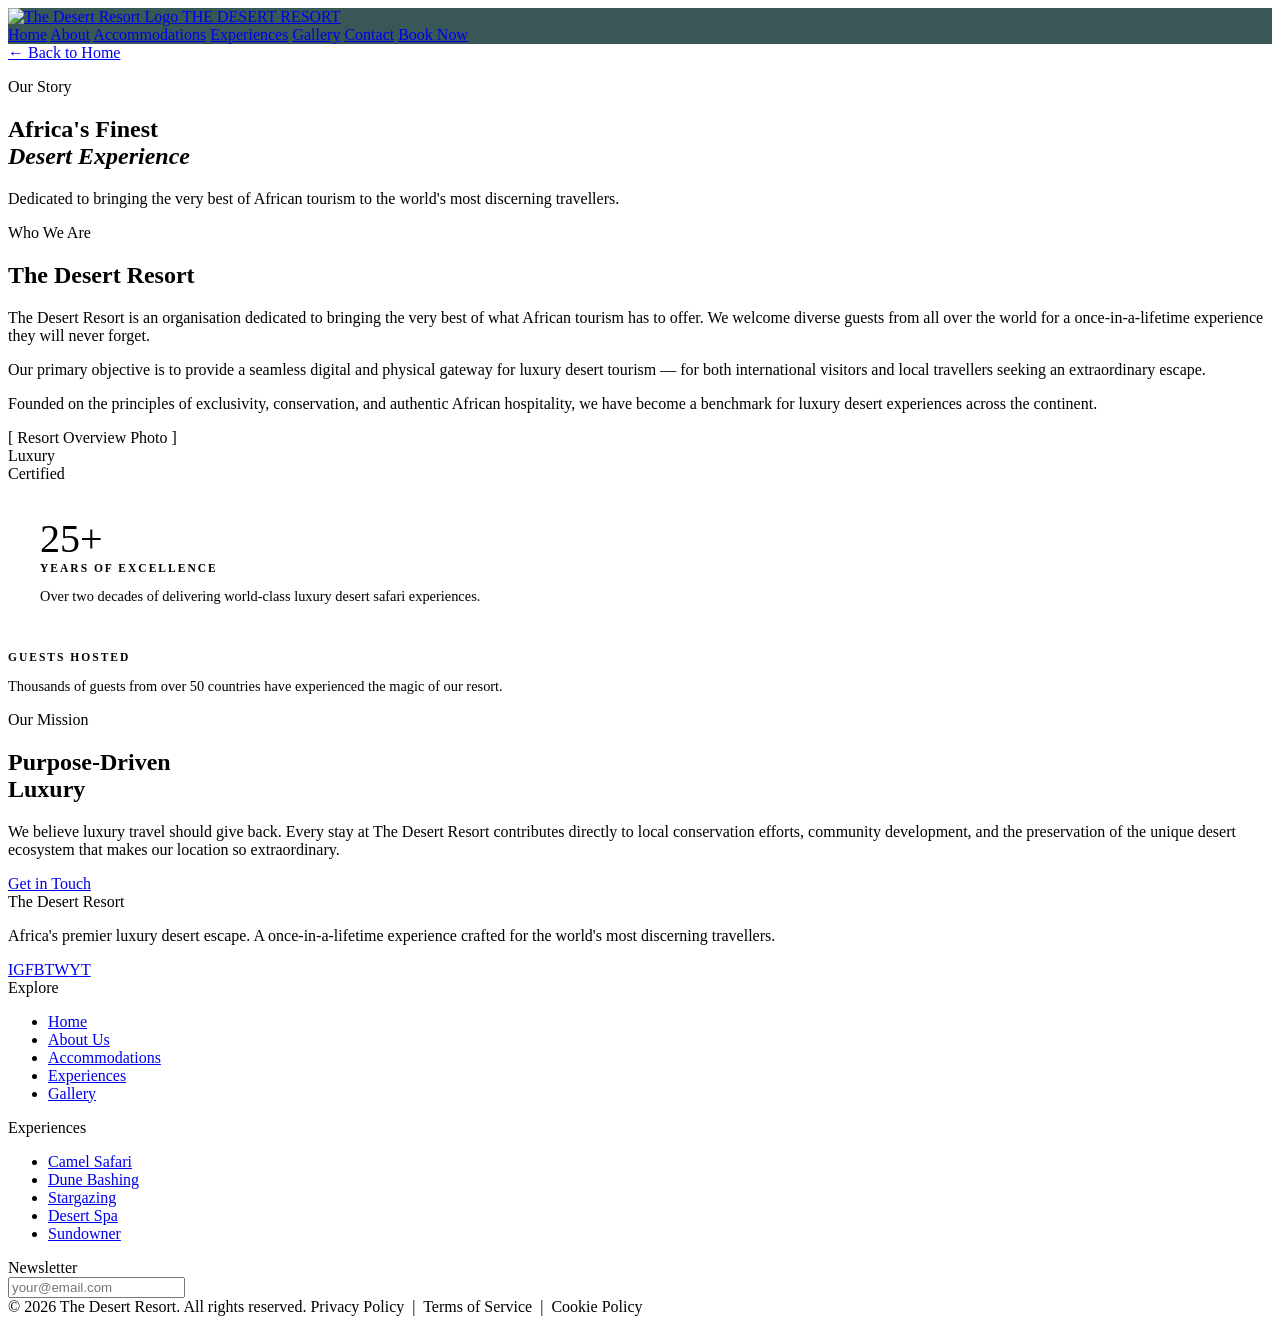
==== about.html @ d027c77a "Add files via upload" ====
<!DOCTYPE html>
<html lang="en">
<head>
  <meta charset="UTF-8">
  <meta name="viewport" content="width=device-width, initial-scale=1.0">
  <title>About Us – The Desert Resort</title>
</head>
<body>
  <nav class="navbar navbar-expand-lg sticky-top">
    <div class="container">
      <a class="navbar-brand" href="index.html">
        <img src="data:image/png;base64,"
             alt="The Desert Resort Logo"
             class="navbar-logo">
        <span class="brand-text">THE <span class="brand-accent">DESERT</span> RESORT</span>
      </a>
      <div class="navbar-nav ms-auto d-flex flex-row align-items-center flex-wrap">
        <a class="nav-link-btn nav-link" href="index.html">Home</a>
        <a class="nav-link-btn nav-link active-nav" href="about.html">About</a>
        <a class="nav-link-btn nav-link" href="accommodations.html">Accommodations</a>
        <a class="nav-link-btn nav-link" href="experiences.html">Experiences</a>
        <a class="nav-link-btn nav-link" href="gallery.html">Gallery</a>
        <a class="nav-link-btn nav-link" href="contact.html">Contact</a>
        <a class="nav-book-btn nav-link" href="contact.html#booking">Book Now</a>
      </div>
    </div>
  </nav>
  <div class="back-home-wrap">
    <a href="index.html" class="back-home-btn">
      &#8592; Back to Home
    </a>
  </div>
  <section class="page-hero"
    <div class="page-hero-content">
      <p class="hero-eyebrow">Our Story</p>
      <h1 class="hero-title">Africa's Finest<br><em>Desert Experience</em></h1>
      <p class="hero-subtitle">Dedicated to bringing the very best of African tourism to the world's most discerning travellers.</p>
    </div>
  </section>
  <section class="about-section" id="about">
    <div class="container">
      <div class="row align-items-center g-5">
        <div class="col-lg-6">
          <p class="section-tag">Who We Are</p>
          <div class="section-divider left"></div>
          <h2 class="section-title">The Desert Resort</h2>
          <p class="section-body">The Desert Resort is an organisation dedicated to bringing the very best of what African tourism has to offer. We welcome diverse guests from all over the world for a once-in-a-lifetime experience they will never forget.</p>
          <p class="section-body mt-3">Our primary objective is to provide a seamless digital and physical gateway for luxury desert tourism — for both international visitors and local travellers seeking an extraordinary escape.</p>
          <p class="section-body mt-3">Founded on the principles of exclusivity, conservation, and authentic African hospitality, we have become a benchmark for luxury desert experiences across the continent.</p>
        </div>
        <div class="col-lg-6">
          <div class="about-img-wrap">
            <div class="about-img-placeholder">[ Resort Overview Photo ]</div>
            <div class="about-badge"><span class="about-badge-num"></span><span class="about-badge-text">Luxury<br>Certified</span></div>
          </div>
        </div>
      </div>

      <div class="row g-4 mt-5">
        <div class="col-md-4">
          <div style="padding:32px;background:var(--cream);border-top:3px solid var(--burnt);">
            <div style="font-family:'Cormorant Garamond',serif;font-size:2.5rem;color:var(--burnt);">25+</div>
            <div style="font-size:0.72rem;letter-spacing:2px;text-transform:uppercase;color:var(--slate);font-weight:600;margin-bottom:8px;">Years of Excellence</div>
            <p style="font-size:0.9rem;color:);">Over two decades of delivering world-class luxury desert safari experiences.</p>
          </div>
        </div>
        <div class="col-md-4">
            <div style="font-size:0.72rem;letter-spacing:2px;text-transform:uppercase;color:var(--slate);font-weight:600;margin-bottom:8px;">Guests Hosted</div>
            <p style="font-size:0.9rem;color:var(--text-muted);">Thousands of guests from over 50 countries have experienced the magic of our resort.</p>
          </div>
        </div>
        <div class="col-md-4">
          </div>
        </div>
      </div>

      <div class="row align-items-center g-5 mt-3">
        <div class="col-lg-6">
          <div class="about-img-placeholder"</div>
        </div>
        <div class="col-lg-6">
          <p class="section-tag">Our Mission</p>
          <div class="section-divider left"></div>
          <h2 class="section-title">Purpose-Driven<br>Luxury</h2>
          <p class="section-body">We believe luxury travel should give back. Every stay at The Desert Resort contributes directly to local conservation efforts, community development, and the preservation of the unique desert ecosystem that makes our location so extraordinary.</p>
          <a href="contact.html" class="btn-primary-resort d-inline-block mt-4">Get in Touch</a>
        </div>
      </div>
    </div>
  </section>
  <footer id="contact-footer">
    <div class="container">
      <div class="row g-5">
        <div class="col-lg-4">
          <div class="footer-brand">The Desert Resort</div>
          <p class="footer-tagline">Africa's premier luxury desert escape. A once-in-a-lifetime experience crafted for the world's most discerning travellers.</p>
          <div class="social-icons mt-4">
            <a href="#">IG</a><a href="#">FB</a><a href="#">TW</a><a href="#">YT</a>
          </div>
        </div>
        <div class="col-lg-2 col-6">
          <div class="footer-heading">Explore</div>
          <ul class="footer-links">
            <li><a href="index.html">Home</a></li>
            <li><a href="about.html">About Us</a></li>
            <li><a href="accommodations.html">Accommodations</a></li>
            <li><a href="experiences.html">Experiences</a></li>
            <li><a href="gallery.html">Gallery</a></li>
          </ul>
        </div>
        <div class="col-lg-2 col-6">
          <div class="footer-heading">Experiences</div>
          <ul class="footer-links">
            <li><a href="experiences.html">Camel Safari</a></li>
            <li><a href="experiences.html">Dune Bashing</a></li>
            <li><a href="experiences.html">Stargazing</a></li>
            <li><a href="experiences.html">Desert Spa</a></li>
            <li><a href="experiences.html">Sundowner</a></li>
          </ul>
        </div>
        <div class="col-lg-4">
          <div class="footer-heading">Newsletter</div>
          <div class="d-flex">
            <input type="email" placeholder="your@email.com"
          </div>
        </div>
      </div>
      <div class="footer-bottom">
        <span>&copy; 2026 The Desert Resort. All rights reserved.</span>
        <span>Privacy Policy &nbsp;|&nbsp; Terms of Service &nbsp;|&nbsp; Cookie Policy</span>
      </div>
    </div>
  </footer>
  <script src="https://cdn.jsdelivr.net/npm/bootstrap@5.3.0/dist/js/bootstrap.bundle.min.js"></script>
  <script>
    window.addEventListener('scroll', () => {
      const nav = document.querySelector('.navbar');
      nav.style.background = window.scrollY > 60 ? 'rgba(47,79,79,0.98)' : 'rgba(47,79,79,0.95)';
    });
  </script>
</body>
</html>
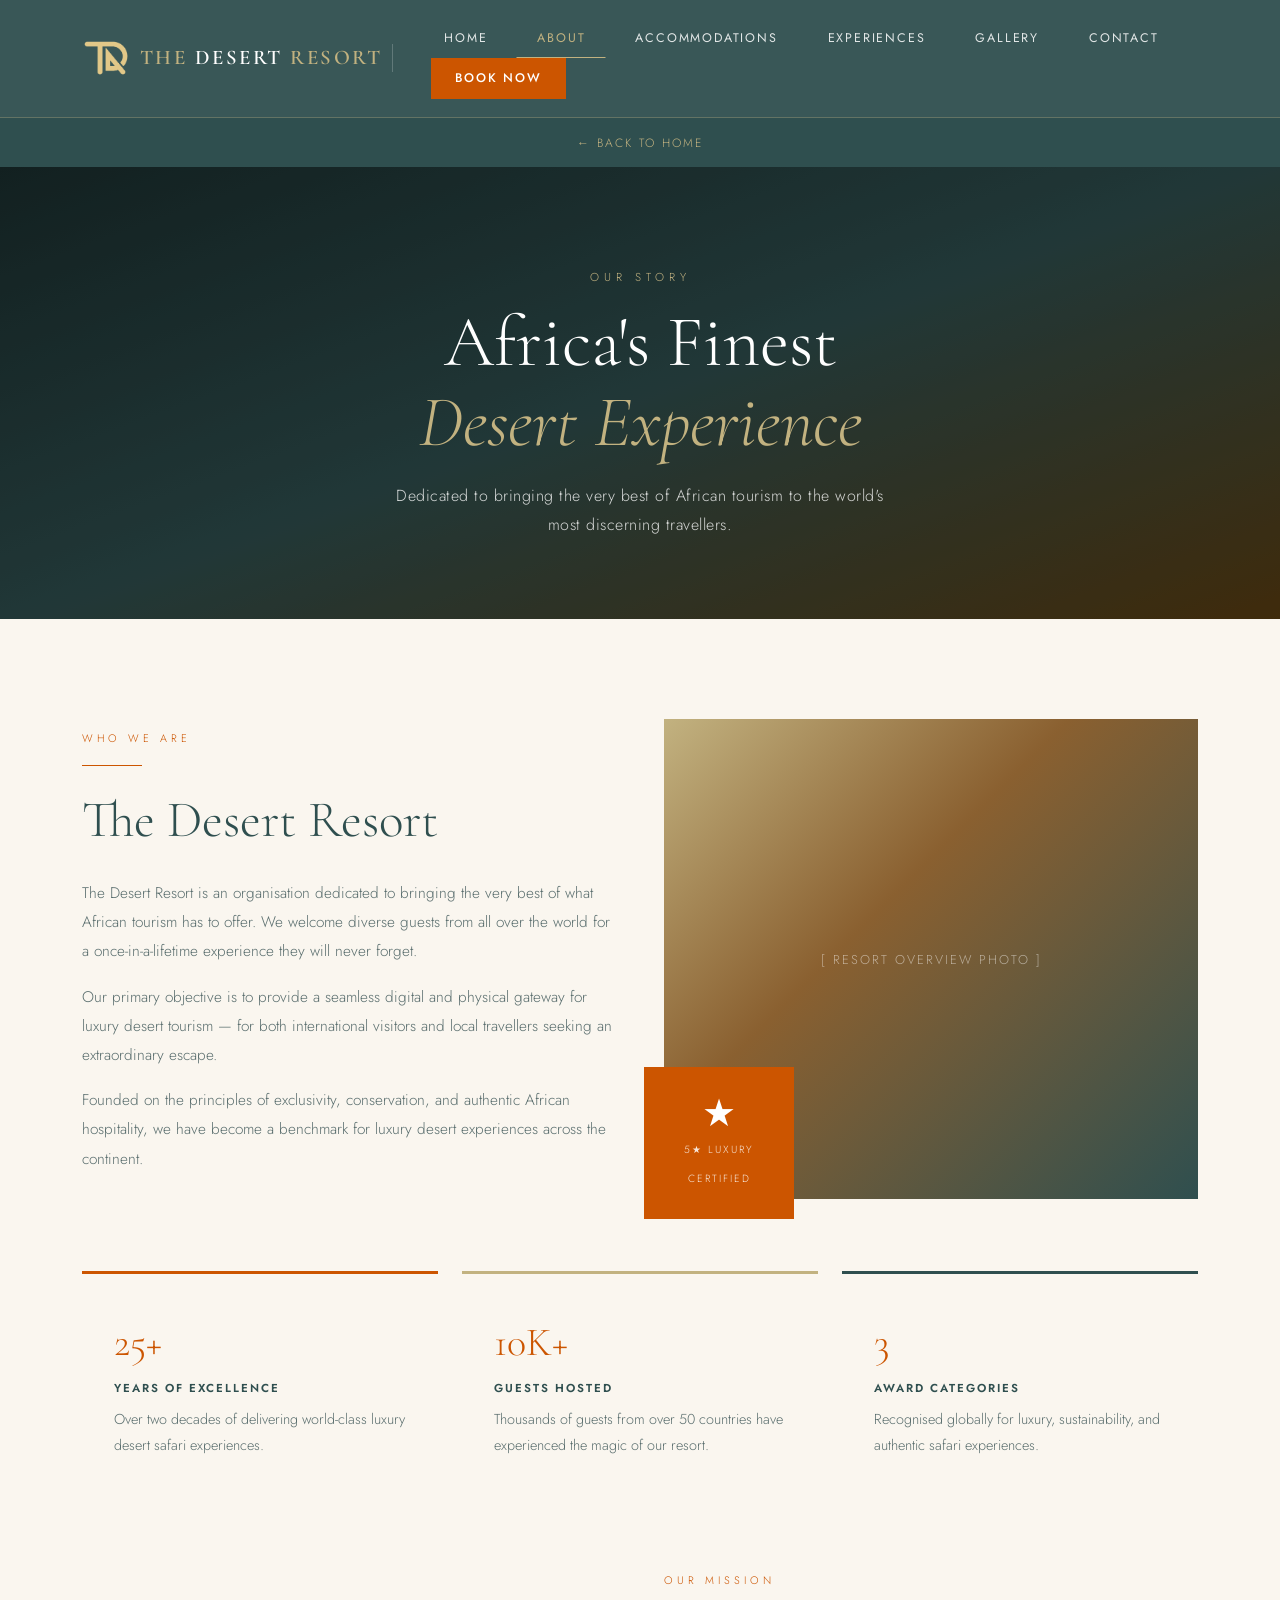
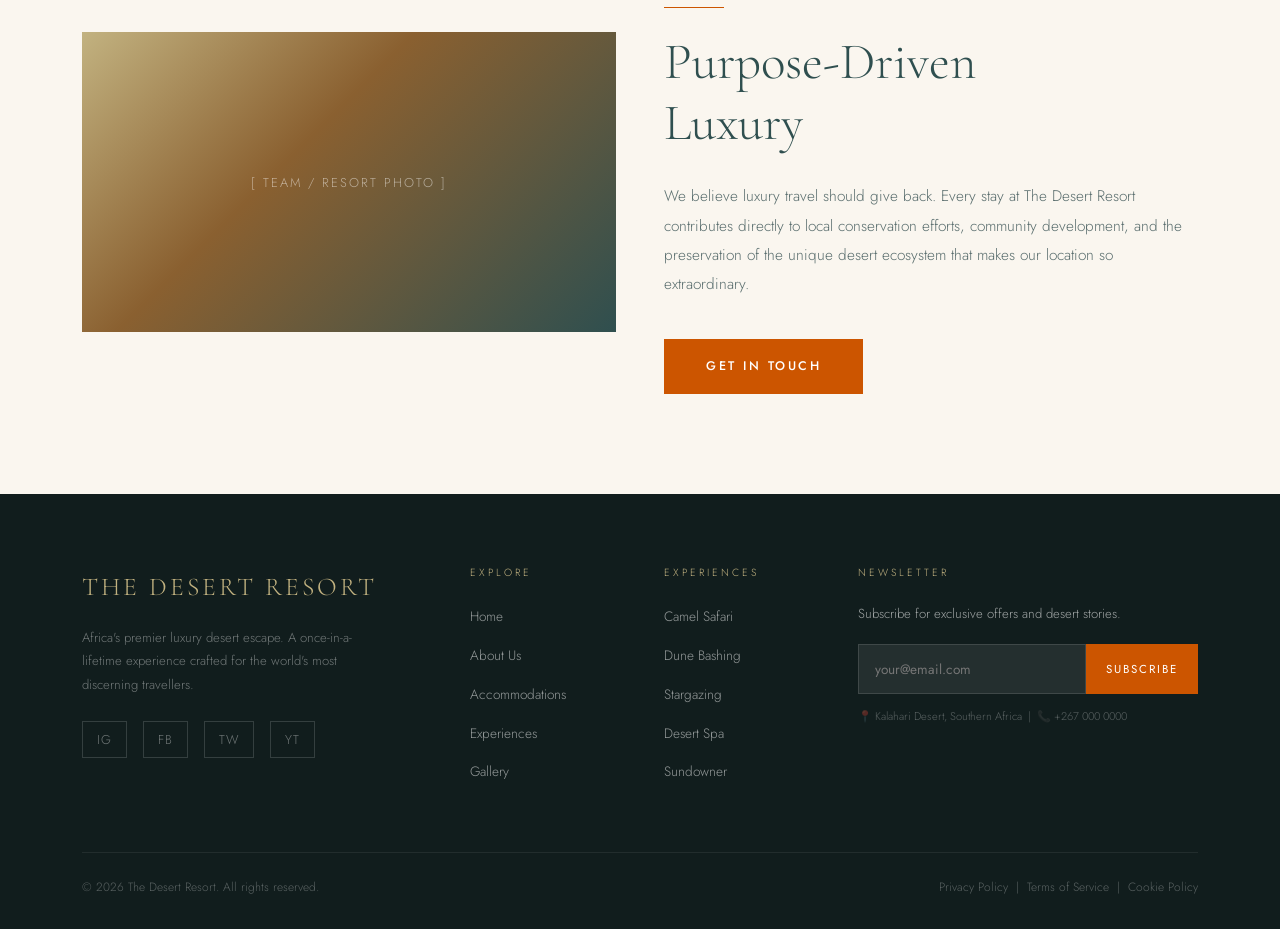
==== commit e03ecaec: "Add files via upload" ====
--- a/about.html
+++ b/about.html
@@ -4,12 +4,15 @@
   <meta charset="UTF-8">
   <meta name="viewport" content="width=device-width, initial-scale=1.0">
   <title>About Us – The Desert Resort</title>
+  <link href="https://cdn.jsdelivr.net/npm/bootstrap@5.3.0/dist/css/bootstrap.min.css" rel="stylesheet">
+  <link href="https://fonts.googleapis.com/css2?family=Cormorant+Garamond:ital,wght@0,300;0,400;0,600;1,300;1,400&family=Jost:wght@300;400;500;600&display=swap" rel="stylesheet">
+  <link rel="stylesheet" href="style.css">
 </head>
 <body>
   <nav class="navbar navbar-expand-lg sticky-top">
     <div class="container">
       <a class="navbar-brand" href="index.html">
-        <img src="data:image/png;base64,"
+        <img src="[data-uri]"
              alt="The Desert Resort Logo"
              class="navbar-logo">
         <span class="brand-text">THE <span class="brand-accent">DESERT</span> RESORT</span>
@@ -30,7 +33,7 @@
       &#8592; Back to Home
     </a>
   </div>
-  <section class="page-hero"
+  <section class="page-hero" style="background:linear-gradient(160deg,#1a2e2e 0%,#2F4F4F 50%,#5a3d10 100%);">
     <div class="page-hero-content">
       <p class="hero-eyebrow">Our Story</p>
       <h1 class="hero-title">Africa's Finest<br><em>Desert Experience</em></h1>
@@ -51,7 +54,7 @@
         <div class="col-lg-6">
           <div class="about-img-wrap">
             <div class="about-img-placeholder">[ Resort Overview Photo ]</div>
-            <div class="about-badge"><span class="about-badge-num"></span><span class="about-badge-text">Luxury<br>Certified</span></div>
+            <div class="about-badge"><span class="about-badge-num">★</span><span class="about-badge-text">5★ Luxury<br>Certified</span></div>
           </div>
         </div>
       </div>
@@ -61,22 +64,28 @@
           <div style="padding:32px;background:var(--cream);border-top:3px solid var(--burnt);">
             <div style="font-family:'Cormorant Garamond',serif;font-size:2.5rem;color:var(--burnt);">25+</div>
             <div style="font-size:0.72rem;letter-spacing:2px;text-transform:uppercase;color:var(--slate);font-weight:600;margin-bottom:8px;">Years of Excellence</div>
-            <p style="font-size:0.9rem;color:);">Over two decades of delivering world-class luxury desert safari experiences.</p>
+            <p style="font-size:0.9rem;color:var(--text-muted);">Over two decades of delivering world-class luxury desert safari experiences.</p>
           </div>
         </div>
         <div class="col-md-4">
+          <div style="padding:32px;background:var(--cream);border-top:3px solid var(--sand);">
+            <div style="font-family:'Cormorant Garamond',serif;font-size:2.5rem;color:var(--burnt);">10K+</div>
             <div style="font-size:0.72rem;letter-spacing:2px;text-transform:uppercase;color:var(--slate);font-weight:600;margin-bottom:8px;">Guests Hosted</div>
             <p style="font-size:0.9rem;color:var(--text-muted);">Thousands of guests from over 50 countries have experienced the magic of our resort.</p>
           </div>
         </div>
         <div class="col-md-4">
+          <div style="padding:32px;background:var(--cream);border-top:3px solid var(--slate);">
+            <div style="font-family:'Cormorant Garamond',serif;font-size:2.5rem;color:var(--burnt);">3</div>
+            <div style="font-size:0.72rem;letter-spacing:2px;text-transform:uppercase;color:var(--slate);font-weight:600;margin-bottom:8px;">Award Categories</div>
+            <p style="font-size:0.9rem;color:var(--text-muted);">Recognised globally for luxury, sustainability, and authentic safari experiences.</p>
           </div>
         </div>
       </div>
 
       <div class="row align-items-center g-5 mt-3">
         <div class="col-lg-6">
-          <div class="about-img-placeholder"</div>
+          <div class="about-img-placeholder" style="height:300px;">[ Team / Resort Photo ]</div>
         </div>
         <div class="col-lg-6">
           <p class="section-tag">Our Mission</p>
@@ -120,9 +129,12 @@
         </div>
         <div class="col-lg-4">
           <div class="footer-heading">Newsletter</div>
+          <p style="font-size:0.82rem;margin-bottom:18px;">Subscribe for exclusive offers and desert stories.</p>
           <div class="d-flex">
-            <input type="email" placeholder="your@email.com"
+            <input type="email" placeholder="your@email.com" style="background:rgba(255,255,255,0.08);border:1px solid rgba(255,255,255,0.12);color:#fff;padding:12px 16px;font-size:0.85rem;flex:1;outline:none;">
+            <button style="background:var(--burnt);color:#fff;border:none;padding:12px 20px;font-size:0.72rem;letter-spacing:2px;text-transform:uppercase;cursor:pointer;white-space:nowrap;">Subscribe</button>
           </div>
+          <p style="font-size:0.7rem;color:rgba(255,255,255,0.3);margin-top:12px;">&#x1F4CD; Kalahari Desert, Southern Africa &nbsp;|&nbsp; &#x1F4DE; +267 000 0000</p>
         </div>
       </div>
       <div class="footer-bottom">
--- a/style.css
+++ b/style.css
@@ -0,0 +1,640 @@
+:root {
+  --sand:        #C2B280;
+  --sand-light:  #e8dfc4;
+  --sand-dark:   #9a8c62;
+  --burnt:       #CC5500;
+  --burnt-light: #e07030;
+  --slate:       #2F4F4F;
+  --slate-light: #3d6363;
+  --cream:       #FAF6EF;
+  --text:        #1e2c2c;
+  --text-muted:  #5a6e6e;
+  --nav-bg:      rgba(47, 79, 79, 0.95);
+}
+
+*, *::before, *::after { box-sizing: border-box; margin: 0; padding: 0; }
+html { scroll-behavior: smooth; }
+body {
+  background: var(--cream);
+  color: var(--text);
+  font-family: 'Jost', sans-serif;
+  font-weight: 300;
+  line-height: 1.8;
+  overflow-x: hidden;
+}
+
+@keyframes fadeUp   { from { opacity:0; transform:translateY(40px); } to { opacity:1; transform:translateY(0); } }
+@keyframes fadeIn   { from { opacity:0; } to { opacity:1; } }
+@keyframes slideIn  { from { opacity:0; transform:translateX(-30px); } to { opacity:1; transform:translateX(0); } }
+
+.anim-fade-up  { animation: fadeUp  0.9s ease both; }
+.anim-fade-in  { animation: fadeIn  1.2s ease both; }
+.anim-slide-in { animation: slideIn 0.8s ease both; }
+.delay-1 { animation-delay: 0.2s; }
+.delay-2 { animation-delay: 0.4s; }
+.delay-3 { animation-delay: 0.6s; }
+.delay-4 { animation-delay: 0.8s; }
+
+.navbar {
+  background: var(--nav-bg) !important;
+  backdrop-filter: blur(10px);
+  border-bottom: 1px solid rgba(194, 178, 128, 0.3);
+  padding: 18px 0;
+  transition: all 0.4s ease;
+  position: sticky;
+  top: 0;
+  z-index: 1000;
+}
+.navbar-brand {
+  font-family: 'Cormorant Garamond', serif;
+  font-size: 1.5rem;
+  font-weight: 600;
+  color: var(--sand) !important;
+  letter-spacing: 3px;
+  text-transform: uppercase;
+}
+.navbar-brand span { color: #fff; }
+.nav-link-btn {
+  color: rgba(255,255,255,0.85) !important;
+  font-family: 'Jost', sans-serif;
+  font-weight: 400;
+  font-size: 0.78rem;
+  letter-spacing: 1.8px;
+  text-transform: uppercase;
+  padding: 8px 20px !important;
+  margin: 0 4px;
+  border: 1px solid transparent;
+  border-radius: 0;
+  transition: all 0.3s ease;
+}
+.nav-link-btn:hover {
+  color: var(--sand) !important;
+  border-bottom: 1px solid var(--sand);
+}
+.nav-book-btn {
+  background: var(--burnt);
+  color: #fff !important;
+  padding: 9px 24px !important;
+  border-radius: 0;
+  letter-spacing: 1.8px;
+  font-size: 0.78rem;
+  font-weight: 500;
+  text-transform: uppercase;
+  transition: background 0.3s ease;
+  margin-left: 12px;
+}
+.nav-book-btn:hover { background: var(--burnt-light) !important; color: #fff !important; }
+.hero {
+  position: relative;
+  width: 100%;
+  height: 92vh;
+  min-height: 560px;
+  overflow: hidden;
+  display: flex;
+  align-items: center;
+  justify-content: center;
+}
+.hero-video {
+  position: absolute;
+  inset: 0;
+  width: 100%;
+  height: 100%;
+  object-fit: cover;
+  filter: brightness(0.45);
+}
+.hero-fallback {
+  position: absolute;
+  inset: 0;
+  background: linear-gradient(160deg, #1a2e2e 0%, #2F4F4F 35%, #5a3d10 70%, #c2822a 100%);
+}
+.hero-overlay {
+  position: absolute;
+  inset: 0;
+  background: linear-gradient(to bottom, rgba(0,0,0,0.1) 0%, rgba(0,0,0,0.5) 100%);
+}
+.hero-content {
+  position: relative;
+  z-index: 2;
+  text-align: center;
+  padding: 0 20px;
+  max-width: 860px;
+}
+.hero-eyebrow {
+  font-family: 'Jost', sans-serif;
+  font-size: 0.72rem;
+  letter-spacing: 5px;
+  text-transform: uppercase;
+  color: var(--sand);
+  margin-bottom: 20px;
+}
+.hero-title {
+  font-family: 'Cormorant Garamond', serif;
+  font-size: clamp(3rem, 7vw, 5.5rem);
+  font-weight: 300;
+  color: #fff;
+  line-height: 1.1;
+  margin-bottom: 24px;
+}
+.hero-title em { color: var(--sand); font-style: italic; }
+.hero-subtitle {
+  font-size: 1rem;
+  color: rgba(255,255,255,0.8);
+  letter-spacing: 0.5px;
+  max-width: 560px;
+  margin: 0 auto 40px;
+}
+.btn-primary-resort {
+  background: var(--burnt);
+  color: #fff;
+  border: none;
+  padding: 16px 42px;
+  font-family: 'Jost', sans-serif;
+  font-size: 0.78rem;
+  letter-spacing: 2.5px;
+  text-transform: uppercase;
+  font-weight: 500;
+  text-decoration: none;
+  display: inline-block;
+  transition: background 0.3s ease, transform 0.2s ease;
+}
+.btn-primary-resort:hover { background: var(--burnt-light); color: #fff; transform: translateY(-2px); }
+.btn-outline-resort {
+  background: transparent;
+  color: #fff;
+  border: 1px solid rgba(255,255,255,0.6);
+  padding: 15px 38px;
+  font-family: 'Jost', sans-serif;
+  font-size: 0.78rem;
+  letter-spacing: 2.5px;
+  text-transform: uppercase;
+  font-weight: 400;
+  text-decoration: none;
+  display: inline-block;
+  margin-left: 16px;
+  transition: all 0.3s ease;
+}
+.btn-outline-resort:hover { border-color: var(--sand); color: var(--sand); }
+.hero-scroll {
+  position: absolute;
+  bottom: 36px;
+  left: 50%;
+  transform: translateX(-50%);
+  z-index: 3;
+  display: flex;
+  flex-direction: column;
+  align-items: center;
+  gap: 8px;
+  color: rgba(255,255,255,0.6);
+  font-size: 0.65rem;
+  letter-spacing: 2px;
+  text-transform: uppercase;
+}
+.scroll-line {
+  width: 1px;
+  height: 40px;
+  background: linear-gradient(to bottom, rgba(255,255,255,0.6), transparent);
+  animation: fadeIn 2s ease 1s both;
+}
+
+
+.section-divider {
+  width: 60px;
+  height: 1px;
+  background: var(--burnt);
+  margin: 0 auto 24px;
+}
+.section-divider.left { margin: 0 0 24px; }
+
+.stats-strip {
+  background: var(--slate);
+  padding: 40px 0;
+}
+.stat-item { text-align: center; padding: 10px 20px; }
+.stat-number {
+  font-family: 'Cormorant Garamond', serif;
+  font-size: 2.8rem;
+  font-weight: 300;
+  color: var(--sand);
+  line-height: 1;
+}
+.stat-label {
+  font-size: 0.72rem;
+  letter-spacing: 2px;
+  text-transform: uppercase;
+  color: rgba(255,255,255,0.6);
+  margin-top: 6px;
+}
+.stat-divider {
+  width: 1px;
+  background: rgba(194,178,128,0.3);
+  margin: auto;
+}
+
+.about-section { padding: 100px 0; background: var(--cream); }
+.section-tag {
+  font-size: 0.68rem;
+  letter-spacing: 4px;
+  text-transform: uppercase;
+  color: var(--burnt);
+  margin-bottom: 16px;
+}
+.section-title {
+  font-family: 'Cormorant Garamond', serif;
+  font-size: clamp(2rem, 4vw, 3.2rem);
+  font-weight: 300;
+  color: var(--slate);
+  line-height: 1.2;
+  margin-bottom: 28px;
+}
+.section-body { color: var(--text-muted); font-size: 0.96rem; line-height: 1.9; }
+.about-img-wrap { position: relative; }
+.about-img-main {
+  width: 100%;
+  height: 480px;
+  object-fit: cover;
+  display: block;
+}
+.about-img-placeholder {
+  width: 100%;
+  height: 480px;
+  background: linear-gradient(135deg, #c2b280 0%, #8a6030 40%, #2F4F4F 100%);
+  display: flex;
+  align-items: center;
+  justify-content: center;
+  color: rgba(255,255,255,0.5);
+  font-size: 0.8rem;
+  letter-spacing: 2px;
+  text-transform: uppercase;
+}
+.about-badge {
+  position: absolute;
+  bottom: -20px;
+  left: -20px;
+  background: var(--burnt);
+  color: #fff;
+  padding: 28px 32px;
+  text-align: center;
+  min-width: 150px;
+}
+.about-badge-num {
+  font-family: 'Cormorant Garamond', serif;
+  font-size: 2.4rem;
+  font-weight: 300;
+  line-height: 1;
+  display: block;
+}
+.about-badge-text {
+  font-size: 0.65rem;
+  letter-spacing: 2px;
+  text-transform: uppercase;
+  opacity: 0.85;
+}
+
+.accomm-section { padding: 100px 0; background: #fff; }
+.room-card {
+  background: var(--cream);
+  overflow: hidden;
+  transition: transform 0.4s ease, box-shadow 0.4s ease;
+  cursor: pointer;
+}
+.room-card:hover { transform: translateY(-6px); box-shadow: 0 20px 50px rgba(47,79,79,0.12); }
+.room-img {
+  width: 100%;
+  height: 260px;
+  object-fit: cover;
+  display: block;
+  transition: transform 0.6s ease;
+}
+.room-img-placeholder {
+  width: 100%;
+  height: 260px;
+  display: flex;
+  align-items: center;
+  justify-content: center;
+  font-size: 0.75rem;
+  letter-spacing: 2px;
+  text-transform: uppercase;
+  color: rgba(255,255,255,0.6);
+}
+.room-card:hover .room-img { transform: scale(1.04); }
+.room-body { padding: 28px; }
+.room-tag {
+  font-size: 0.65rem;
+  letter-spacing: 3px;
+  text-transform: uppercase;
+  color: var(--burnt);
+  margin-bottom: 8px;
+}
+.room-title {
+  font-family: 'Cormorant Garamond', serif;
+  font-size: 1.5rem;
+  font-weight: 400;
+  color: var(--slate);
+  margin-bottom: 10px;
+}
+.room-desc { font-size: 0.86rem; color: var(--text-muted); line-height: 1.7; }
+.room-link {
+  display: inline-block;
+  margin-top: 18px;
+  font-size: 0.72rem;
+  letter-spacing: 2px;
+  text-transform: uppercase;
+  color: var(--burnt);
+  text-decoration: none;
+  border-bottom: 1px solid var(--burnt);
+  padding-bottom: 2px;
+  transition: opacity 0.2s;
+}
+.room-link:hover { opacity: 0.7; color: var(--burnt); }
+.exp-section { padding: 100px 0; background: var(--slate); }
+.exp-section .section-title { color: #fff; }
+.exp-section .section-tag { color: var(--sand); }
+.exp-section .section-body { color: rgba(255,255,255,0.65); }
+.exp-card {
+  border: 1px solid rgba(194,178,128,0.25);
+  padding: 40px 32px;
+  transition: all 0.4s ease;
+  text-align: center;
+  background: rgba(255,255,255,0.04);
+}
+.exp-card:hover {
+  border-color: var(--sand);
+  background: rgba(194,178,128,0.08);
+  transform: translateY(-4px);
+}
+.exp-icon { font-size: 2.4rem; margin-bottom: 20px; }
+.exp-title {
+  font-family: 'Cormorant Garamond', serif;
+  font-size: 1.4rem;
+  color: var(--sand);
+  margin-bottom: 12px;
+}
+.exp-desc { font-size: 0.85rem; color: rgba(255,255,255,0.6); line-height: 1.7; }
+.booking-section {
+  padding: 80px 0;
+  background: var(--sand-light);
+}
+.booking-card {
+  background: #fff;
+  padding: 50px;
+  box-shadow: 0 30px 80px rgba(47,79,79,0.08);
+}
+.booking-card .section-title { color: var(--slate); }
+.form-label-resort {
+  display: block;
+  font-size: 0.68rem;
+  letter-spacing: 2px;
+  text-transform: uppercase;
+  color: var(--text-muted);
+  margin-bottom: 6px;
+}
+.form-control-resort {
+  border: 1px solid rgba(47,79,79,0.2);
+  border-radius: 0;
+  padding: 12px 16px;
+  font-family: 'Jost', sans-serif;
+  font-size: 0.9rem;
+  color: var(--text);
+  background: var(--cream);
+  transition: border-color 0.3s;
+  width: 100%;
+}
+.form-control-resort:focus {
+  outline: none;
+  border-color: var(--burnt);
+  background: #fff;
+  box-shadow: none;
+}
+.btn-book {
+  background: var(--slate);
+  color: #fff;
+  border: none;
+  padding: 16px 48px;
+  font-family: 'Jost', sans-serif;
+  font-size: 0.78rem;
+  letter-spacing: 2.5px;
+  text-transform: uppercase;
+  font-weight: 500;
+  width: 100%;
+  cursor: pointer;
+  transition: background 0.3s;
+}
+.btn-book:hover { background: var(--slate-light); }
+.testimonial-section { padding: 100px 0; background: #fff; }
+.testimonial-card {
+  text-align: center;
+  padding: 50px 40px;
+  border-top: 3px solid var(--sand);
+  background: var(--cream);
+}
+.testimonial-quote {
+  font-family: 'Cormorant Garamond', serif;
+  font-size: 1.5rem;
+  font-weight: 300;
+  font-style: italic;
+  color: var(--slate);
+  line-height: 1.5;
+  margin-bottom: 24px;
+}
+.testimonial-author { font-size: 0.72rem; letter-spacing: 3px; text-transform: uppercase; color: var(--burnt); }
+.stars { color: var(--sand); font-size: 0.9rem; margin-bottom: 18px; letter-spacing: 4px; }
+footer {
+  background: #111d1d;
+  color: rgba(255,255,255,0.6);
+  padding: 70px 0 30px;
+}
+.footer-brand {
+  font-family: 'Cormorant Garamond', serif;
+  font-size: 1.6rem;
+  color: var(--sand);
+  letter-spacing: 3px;
+  text-transform: uppercase;
+  margin-bottom: 16px;
+}
+.footer-tagline { font-size: 0.82rem; color: rgba(255,255,255,0.4); line-height: 1.8; max-width: 280px; }
+.footer-heading {
+  font-size: 0.65rem;
+  letter-spacing: 3px;
+  text-transform: uppercase;
+  color: var(--sand);
+  margin-bottom: 20px;
+}
+.footer-links { list-style: none; padding: 0; }
+.footer-links li { margin-bottom: 10px; }
+.footer-links a {
+  color: rgba(255,255,255,0.55);
+  text-decoration: none;
+  font-size: 0.85rem;
+  transition: color 0.3s;
+}
+.footer-links a:hover { color: var(--sand); }
+.footer-bottom {
+  border-top: 1px solid rgba(255,255,255,0.07);
+  margin-top: 50px;
+  padding-top: 24px;
+  font-size: 0.75rem;
+  color: rgba(255,255,255,0.3);
+  display: flex;
+  justify-content: space-between;
+  flex-wrap: wrap;
+  gap: 12px;
+}
+.social-icons { display: flex; gap: 16px; }
+.social-icons a {
+  color: rgba(255,255,255,0.4);
+  font-size: 0.8rem;
+  letter-spacing: 1px;
+  text-decoration: none;
+  border: 1px solid rgba(255,255,255,0.15);
+  padding: 6px 14px;
+  transition: all 0.3s;
+}
+.social-icons a:hover { color: var(--sand); border-color: var(--sand); }
+.wf-label {
+  display: inline-block;
+  background: rgba(204,85,0,0.12);
+  border: 1px dashed var(--burnt);
+  color: var(--burnt);
+  font-size: 0.6rem;
+  letter-spacing: 2px;
+  text-transform: uppercase;
+  padding: 2px 8px;
+  margin-bottom: 10px;
+  font-family: 'Jost', sans-serif;
+}
+
+
+@media (max-width: 991px) {
+  .about-badge { left: 10px; bottom: 10px; }
+  .booking-card { padding: 30px 20px; }
+  .btn-outline-resort { margin-left: 0; margin-top: 12px; }
+  .hero-content .d-flex { flex-direction: column; align-items: center; gap: 12px; }
+}
+
+
+
+.navbar-logo {
+  height: 38px;
+  width: auto;
+  object-fit: contain;
+  filter: brightness(0) saturate(100%) invert(78%) sepia(30%) saturate(400%) hue-rotate(5deg) brightness(95%);
+  /* Tints the logo to sand colour #C2B280 on the dark navbar */
+  margin-right: 10px;
+  vertical-align: middle;
+  flex-shrink: 0;
+}
+
+.navbar-brand {
+  display: flex !important;
+  align-items: center;
+  gap: 0;
+}
+
+.brand-text {
+  font-family: 'Cormorant Garamond', serif;
+  font-size: 1.3rem;
+  font-weight: 600;
+  color: var(--sand) !important;
+  letter-spacing: 2.5px;
+  text-transform: uppercase;
+  line-height: 1;
+}
+
+.brand-accent {
+  color: #fff;
+}
+
+.navbar-brand::after {
+  content: '';
+  display: inline-block;
+  width: 1px;
+  height: 28px;
+  background: rgba(255,255,255,0.2);
+  margin: 0 10px;
+}
+
+.active-nav {
+  color: var(--sand) !important;
+  border-bottom: 1px solid var(--sand) !important;
+}
+
+.back-home-wrap {
+  background: var(--slate);
+  padding: 10px 0;
+  text-align: center;
+}
+.back-home-btn {
+  font-family: 'Jost', sans-serif;
+  font-size: 0.75rem;
+  letter-spacing: 2px;
+  text-transform: uppercase;
+  color: var(--sand);
+  text-decoration: none;
+  transition: opacity 0.2s;
+}
+.back-home-btn:hover { opacity: 0.75; color: var(--sand); }
+
+.page-hero {
+  position: relative;
+  padding: 100px 0 80px;
+  display: flex;
+  align-items: center;
+  justify-content: center;
+  text-align: center;
+  overflow: hidden;
+}
+.page-hero::after {
+  content: '';
+  position: absolute;
+  inset: 0;
+  background: rgba(0,0,0,0.3);
+  z-index: 0;
+}
+.page-hero-content {
+  position: relative;
+  z-index: 1;
+  max-width: 700px;
+  padding: 0 20px;
+}
+.page-hero .hero-eyebrow {
+  font-family: 'Jost', sans-serif;
+  font-size: 0.72rem;
+  letter-spacing: 5px;
+  text-transform: uppercase;
+  color: var(--sand);
+  margin-bottom: 16px;
+}
+.page-hero .hero-title {
+  font-family: 'Cormorant Garamond', serif;
+  font-size: clamp(2.5rem, 6vw, 4.5rem);
+  font-weight: 300;
+  color: #fff;
+  line-height: 1.1;
+  margin-bottom: 20px;
+}
+.page-hero .hero-title em { color: var(--sand); font-style: italic; }
+.page-hero .hero-subtitle {
+  font-size: 1rem;
+  color: rgba(255,255,255,0.8);
+  max-width: 500px;
+  margin: 0 auto;
+}
+
+textarea.form-control-resort {
+  border: 1px solid rgba(47,79,79,0.2);
+  border-radius: 0;
+  padding: 12px 16px;
+  font-family: 'Jost', sans-serif;
+  font-size: 0.9rem;
+  color: var(--text);
+  background: var(--cream);
+  transition: border-color 0.3s;
+  width: 100%;
+  resize: vertical;
+}
+textarea.form-control-resort:focus {
+  outline: none;
+  border-color: var(--burnt);
+  background: #fff;
+  box-shadow: none;
+}
